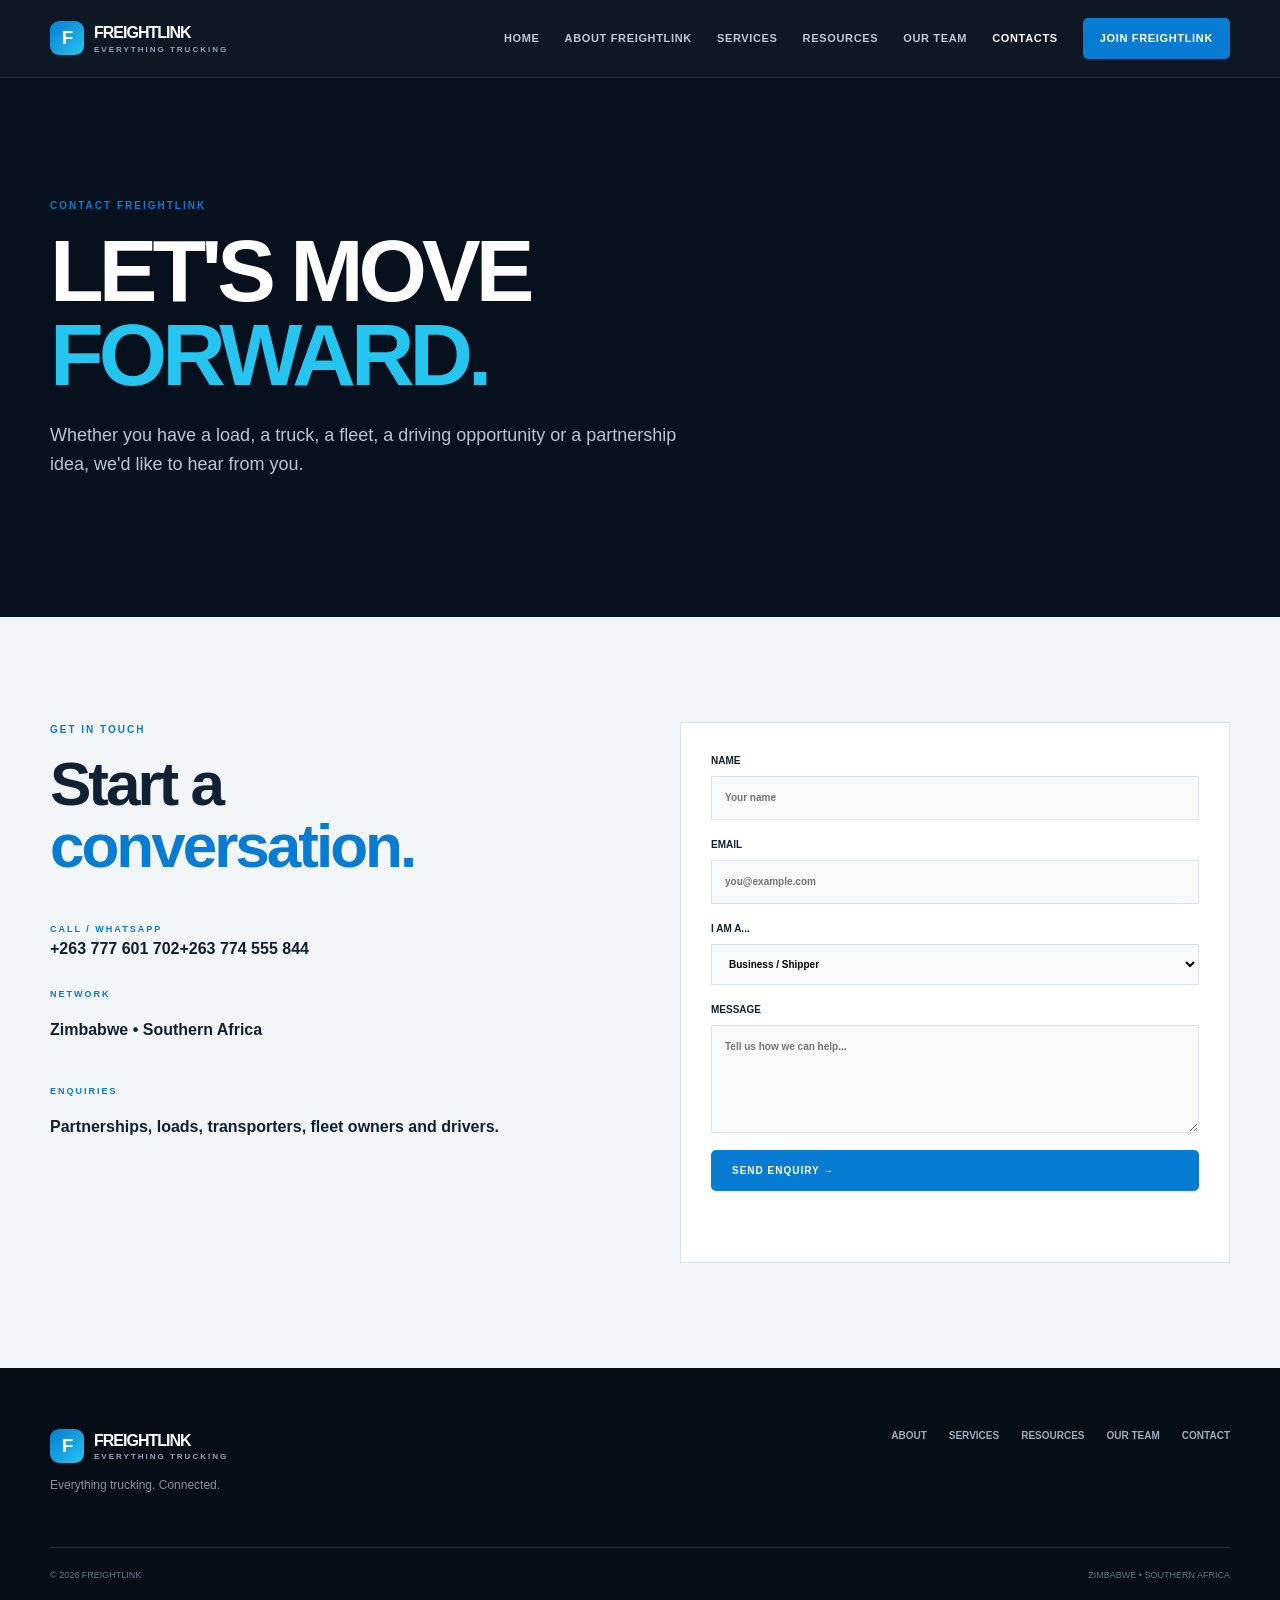
==== contact.html @ 082ec2cb "Add files via upload" ====
<!doctype html><html lang="en"><head><meta charset="utf-8"><meta name="viewport" content="width=device-width,initial-scale=1"><meta name="description" content="FreightLink — Everything Trucking. Connected."><title>FreightLink | CONTACT FREIGHTLINK</title><link rel="stylesheet" href="style.css"></head><body><header><a class="logo" href="index.html"><span class="logo-mark">F</span><span>FREIGHTLINK<small>EVERYTHING TRUCKING</small></span></a><button class="menu">☰</button><nav><a href="index.html">Home</a><a href="about.html">About FreightLink</a><a href="services.html">Services</a><a href="resources.html">Resources</a><a href="team.html">Our Team</a><a class="active" href="contact.html">Contacts</a><a class="join" href="contact.html">Join FreightLink</a></nav></header><section class="page-hero"><div class="wrap"><span class="eyebrow">CONTACT FREIGHTLINK</span><h1>LET'S MOVE<br><span>FORWARD.</span></h1><p>Whether you have a load, a truck, a fleet, a driving opportunity or a partnership idea, we'd like to hear from you.</p></div></section><section><div class="wrap contact"><div><span class="eyebrow">GET IN TOUCH</span><h2>Start a<br><em>conversation.</em></h2><div class="details"><div><small>CALL / WHATSAPP</small><a href="tel:+263777601702">+263 777 601 702</a><a href="tel:+263774555844">+263 774 555 844</a></div><div><small>NETWORK</small><p>Zimbabwe • Southern Africa</p></div><div><small>ENQUIRIES</small><p>Partnerships, loads, transporters, fleet owners and drivers.</p></div></div></div><form class="form" onsubmit="return demoForm(event)"><label>Name<input required placeholder="Your name"></label><label>Email<input required type="email" placeholder="you@example.com"></label><label>I am a...<select><option>Business / Shipper</option><option>Transporter / Fleet Owner</option><option>Driver</option><option>Logistics Professional</option><option>Potential Partner</option></select></label><label>Message<textarea required rows="5" placeholder="Tell us how we can help..."></textarea></label><button class="btn primary">Send Enquiry →</button><p class="success"></p></form></div></section><footer><div class="wrap foot-top"><div><a class="logo" href="index.html"><span class="logo-mark">F</span><span>FREIGHTLINK<small>EVERYTHING TRUCKING</small></span></a><p style="color:#8191a0;font-size:12px">Everything trucking. Connected.</p></div><div class="foot-links"><a href="about.html">About</a><a href="services.html">Services</a><a href="resources.html">Resources</a><a href="team.html">Our Team</a><a href="contact.html">Contact</a></div></div><div class="wrap foot-bottom"><span>© 2026 FreightLink</span><span>Zimbabwe • Southern Africa</span></div></footer><script src="main.js"></script></body></html>
---- style.css ----
:root{--navy:#07111d;--navy2:#0b1c2d;--blue:#087bd2;--cyan:#25c5ef;--white:#fff;--bg:#f3f6f8;--text:#102131;--muted:#647486;--line:#dce4ea}
*{box-sizing:border-box}html{scroll-behavior:smooth}body{margin:0;font-family:Arial,Helvetica,sans-serif;background:var(--bg);color:var(--text);line-height:1.6}a{text-decoration:none;color:inherit}.wrap{width:min(1180px,calc(100% - 40px));margin:auto}
header{height:78px;background:rgba(7,17,29,.97);color:#fff;display:flex;align-items:center;justify-content:space-between;padding:0 max(20px,calc((100% - 1180px)/2));position:sticky;top:0;z-index:50;border-bottom:1px solid rgba(255,255,255,.08)}
.logo{display:flex;align-items:center;gap:10px;font-weight:900;letter-spacing:-1px}.logo-mark{width:34px;height:34px;border-radius:9px;background:linear-gradient(135deg,var(--blue),var(--cyan));display:grid;place-items:center;color:#fff;font-size:19px}.logo small{display:block;font-size:8px;letter-spacing:2px;color:#91a4b6;margin-top:-2px}
nav{display:flex;align-items:center;gap:25px;font-size:11px;font-weight:800;text-transform:uppercase;letter-spacing:.06em}nav a{color:#bdc9d3}nav a:hover,nav a.active{color:#fff}nav .join{background:var(--blue);padding:12px 17px;border-radius:5px;color:#fff}.menu{display:none;background:none;border:0;color:#fff;font-size:25px}
.hero{min-height:calc(100vh - 78px);color:#fff;position:relative;display:flex;align-items:center;overflow:hidden;background:#06111d}
.hero-bg{position:absolute;inset:0;background:linear-gradient(90deg,rgba(4,12,20,.96) 0%,rgba(4,12,20,.72) 48%,rgba(4,12,20,.3) 100%),url("https://images.unsplash.com/photo-1519003722824-194d4455a60c?auto=format&fit=crop&w=2000&q=90") center/cover}
.hero-content{position:relative;padding:90px 0;max-width:820px}.tag{font-size:10px;letter-spacing:3px;font-weight:900;color:var(--cyan);text-transform:uppercase;margin-bottom:20px}.hero h1{font-size:clamp(48px,7vw,92px);line-height:.93;letter-spacing:-5px;margin:0 0 25px}.hero h1 span{color:var(--cyan)}.hero p{font-size:19px;color:#d1dce5;max-width:670px}.buttons{display:flex;gap:13px;align-items:center;flex-wrap:wrap;margin-top:35px}.btn{padding:15px 21px;border-radius:5px;font-size:10px;font-weight:900;text-transform:uppercase;letter-spacing:1px;display:inline-flex;gap:20px}.primary{background:var(--blue);color:#fff}.outline{border:1px solid rgba(255,255,255,.35);color:#fff}.hero-stats{position:absolute;right:0;bottom:55px;display:flex;gap:35px}.hero-stats b{font-size:27px}.hero-stats span{display:block;color:#aab8c5;font-size:9px;text-transform:uppercase;letter-spacing:1px}
.marquee{background:var(--blue);color:#fff;display:flex;justify-content:center;gap:28px;padding:13px;overflow:hidden;font-size:9px;font-weight:900;letter-spacing:2px}.marquee i{color:#7fe2fa;font-style:normal}
section{padding:105px 0}.eyebrow{color:var(--blue);font-size:10px;font-weight:900;letter-spacing:2px;text-transform:uppercase;margin-bottom:15px;display:block}h2{font-size:clamp(36px,5vw,62px);line-height:1;letter-spacing:-3px;margin:0 0 22px}h2 em{color:var(--blue);font-style:normal}.lead{color:var(--muted);max-width:680px;font-size:16px}
.problem-grid{display:grid;grid-template-columns:repeat(4,1fr);gap:14px;margin-top:50px}.problem-card{background:#fff;border:1px solid var(--line);padding:30px;min-height:220px}.number{color:var(--blue);font-weight:900;font-size:11px}.problem-card h3{margin-top:55px;font-size:19px}.problem-card p{font-size:13px;color:var(--muted)}
.dark{background:var(--navy);color:#fff}.dark .lead{color:#b4c2cf}.split{display:grid;grid-template-columns:1fr 1fr;gap:90px;align-items:center}
.network{background:#eaf0f4}.network-map{height:480px;max-width:850px;margin:45px auto 20px;position:relative}.node{position:absolute;background:#fff;border:1px solid #cfdbe3;padding:12px 18px;border-radius:6px;font-size:9px;font-weight:900;letter-spacing:1px;box-shadow:0 8px 25px #0b1c2d12}.core{position:absolute;left:42%;top:39%;width:135px;height:95px;border-radius:50%;background:var(--navy);color:#fff;display:grid;place-items:center;text-align:center;font-weight:900;letter-spacing:1px}.core span{color:var(--cyan);font-size:9px}.a{left:43%;top:2%}.b{left:43%;top:21%}.c{left:8%;top:43%}.d{right:8%;top:43%}.e{left:18%;bottom:8%}.f{right:18%;bottom:8%}.g{left:43%;bottom:0}.connector{position:absolute;height:1px;background:#91a8b8;transform-origin:left}.c1{width:100px;left:48%;top:15%}.c2{width:280px;left:27%;top:34%;transform:rotate(90deg)}.pills{display:flex;justify-content:center;gap:8px;flex-wrap:wrap}.pill{padding:8px 13px;background:#fff;border:1px solid var(--line);border-radius:30px;font-size:10px;font-weight:800}
.services{display:grid;grid-template-columns:repeat(4,1fr);gap:14px;margin-top:45px}.service{background:#fff;padding:28px;border:1px solid var(--line);min-height:280px;position:relative}.service h3{margin-top:55px;font-size:21px}.service p{font-size:13px;color:var(--muted)}.service b{position:absolute;bottom:23px;right:25px;color:var(--blue);font-size:20px}
.banner{background:linear-gradient(110deg,#086fc1,#12afd9);color:#fff}.banner h2{font-size:clamp(42px,6vw,74px)}.banner h2 em{color:#fff}.white{background:#fff;color:var(--navy)}
.page-hero{padding:120px 0;background:var(--navy);color:#fff}.page-hero h1{font-size:clamp(48px,7vw,88px);line-height:.95;letter-spacing:-5px;margin:0}.page-hero h1 span{color:var(--cyan)}.page-hero p{max-width:650px;color:#b8c6d2;font-size:18px;margin-top:25px}
.rows article{display:grid;grid-template-columns:90px 1fr;gap:35px;padding:50px 0;border-top:1px solid var(--line)}.rows article>span{color:var(--blue);font-weight:900}.rows h2{font-size:40px}.rows p,.rows li{color:var(--muted)}.rows ul{display:flex;gap:25px;flex-wrap:wrap;padding-left:18px;font-size:12px}
.cards3{display:grid;grid-template-columns:repeat(3,1fr);gap:16px}.info-card{background:#fff;border:1px solid var(--line);padding:35px;min-height:250px}.info-card strong{color:var(--blue);font-size:12px}.info-card h3{font-size:25px;margin-top:55px}
.team{display:grid;grid-template-columns:repeat(3,1fr);gap:16px}.person{background:#fff;border:1px solid var(--line);padding:15px}.avatar{height:250px;background:linear-gradient(135deg,#081725,#17344b);display:grid;place-items:center;color:#fff;font-size:50px;font-weight:900}.person h3{margin:18px 0 3px}.person p{color:var(--muted);font-size:12px}
.resources{display:grid;grid-template-columns:repeat(2,1fr);gap:16px}.resource{background:#fff;border:1px solid var(--line);padding:35px;min-height:250px}.resource.feature{grid-column:span 2;background:var(--navy);color:#fff}.resource p{color:var(--muted)}.resource.feature p{color:#b8c6d2}
.contact{display:grid;grid-template-columns:1fr 1fr;gap:80px}.details{margin-top:45px;display:grid;gap:25px}.details small{display:block;color:var(--blue);font-weight:900;font-size:9px;letter-spacing:2px}.details a,.details p{font-weight:700}.form{background:#fff;border:1px solid var(--line);padding:30px;display:grid;gap:17px}.form label{font-size:10px;font-weight:900;text-transform:uppercase}.form input,.form textarea,.form select{display:block;width:100%;margin-top:7px;padding:13px;border:1px solid var(--line);background:#f7f9fa;font:inherit}.form button{border:0;cursor:pointer}.success{font-size:12px;color:var(--blue)}
footer{background:#050d16;color:#fff;padding:60px 0 25px}.foot-top{display:flex;justify-content:space-between;gap:30px}.foot-links{display:flex;gap:22px;flex-wrap:wrap;font-size:10px;font-weight:800;text-transform:uppercase;color:#9cacbb}.foot-bottom{border-top:1px solid #23303c;margin-top:40px;padding-top:20px;display:flex;justify-content:space-between;color:#637384;font-size:9px;text-transform:uppercase}
@media(max-width:900px){nav{display:none}.menu{display:block}.mobile-nav{display:flex!important;position:absolute;top:78px;left:0;right:0;background:var(--navy);padding:20px;flex-direction:column;align-items:stretch;gap:18px}.problem-grid,.services,.cards3,.team{grid-template-columns:repeat(2,1fr)}.split,.contact{grid-template-columns:1fr;gap:45px}.hero-stats{position:static;margin-top:55px}.network-map{transform:scale(.82);transform-origin:center}.rows article{grid-template-columns:1fr;gap:10px}}
@media(max-width:600px){.wrap{width:calc(100% - 30px)}header{height:70px}.mobile-nav{top:70px}.hero{min-height:calc(100vh - 70px)}.hero h1,.page-hero h1{font-size:49px;letter-spacing:-3px}.hero p{font-size:16px}.hero-content{padding:65px 0}.hero-stats{gap:20px}.hero-stats b{font-size:21px}section{padding:75px 0}.problem-grid,.services,.cards3,.team,.resources{grid-template-columns:1fr}.resource.feature{grid-column:auto}.network-map{transform:scale(.63);height:390px}.rows h2{font-size:32px}.foot-top,.foot-bottom{display:grid;gap:25px}.buttons{align-items:flex-start;flex-direction:column}}

/* Modern enhancements */
header{transition:background .25s,box-shadow .25s,transform .25s}header.scrolled{background:rgba(4,13,23,.99);box-shadow:0 10px 35px rgba(0,0,0,.22)}
.scroll-progress{position:fixed;top:0;left:0;width:0;height:3px;background:linear-gradient(90deg,var(--blue),var(--cyan));z-index:9999;box-shadow:0 0 12px rgba(37,197,239,.5)}
.back-top{position:fixed;right:22px;bottom:22px;width:44px;height:44px;border:1px solid rgba(255,255,255,.15);border-radius:50%;background:var(--navy);color:#fff;font-size:20px;cursor:pointer;z-index:90;opacity:0;visibility:hidden;transform:translateY(10px);transition:.25s}.back-top.visible{opacity:1;visibility:visible;transform:none}.back-top:hover{background:var(--blue)}
.reveal{opacity:0;transform:translateY(22px);transition:opacity .65s ease,transform .65s ease}.reveal.show{opacity:1;transform:none}
.problem-card,.service,.resource,.person,.info-card{transition:transform .25s,box-shadow .25s,border-color .25s}.problem-card:hover,.service:hover,.resource:hover,.person:hover,.info-card:hover{transform:translateY(-7px);box-shadow:0 18px 45px rgba(7,17,29,.11);border-color:rgba(8,123,210,.35)}
.btn{transition:transform .2s,box-shadow .2s,background .2s}.btn:hover{transform:translateY(-2px);box-shadow:0 10px 24px rgba(8,123,210,.2)}
.network .node{transition:transform .25s,box-shadow .25s}.network .node:hover{transform:translateY(-4px) scale(1.03);box-shadow:0 14px 30px rgba(11,28,45,.14)}
.marquee{position:relative}.marquee span{animation:floatWords 3s ease-in-out infinite}.marquee span:nth-of-type(2){animation-delay:.25s}.marquee span:nth-of-type(3){animation-delay:.5s}.marquee span:nth-of-type(4){animation-delay:.75s}.marquee span:nth-of-type(5){animation-delay:1s}.marquee span:nth-of-type(6){animation-delay:1.25s}@keyframes floatWords{50%{transform:translateY(-2px)}}
@media(max-width:900px){nav.mobile-nav{box-shadow:0 20px 35px rgba(0,0,0,.28);max-height:calc(100vh - 78px);overflow:auto}}
@media(prefers-reduced-motion:reduce){*,*::before,*::after{scroll-behavior:auto!important;animation:none!important;transition:none!important}.reveal{opacity:1;transform:none}}
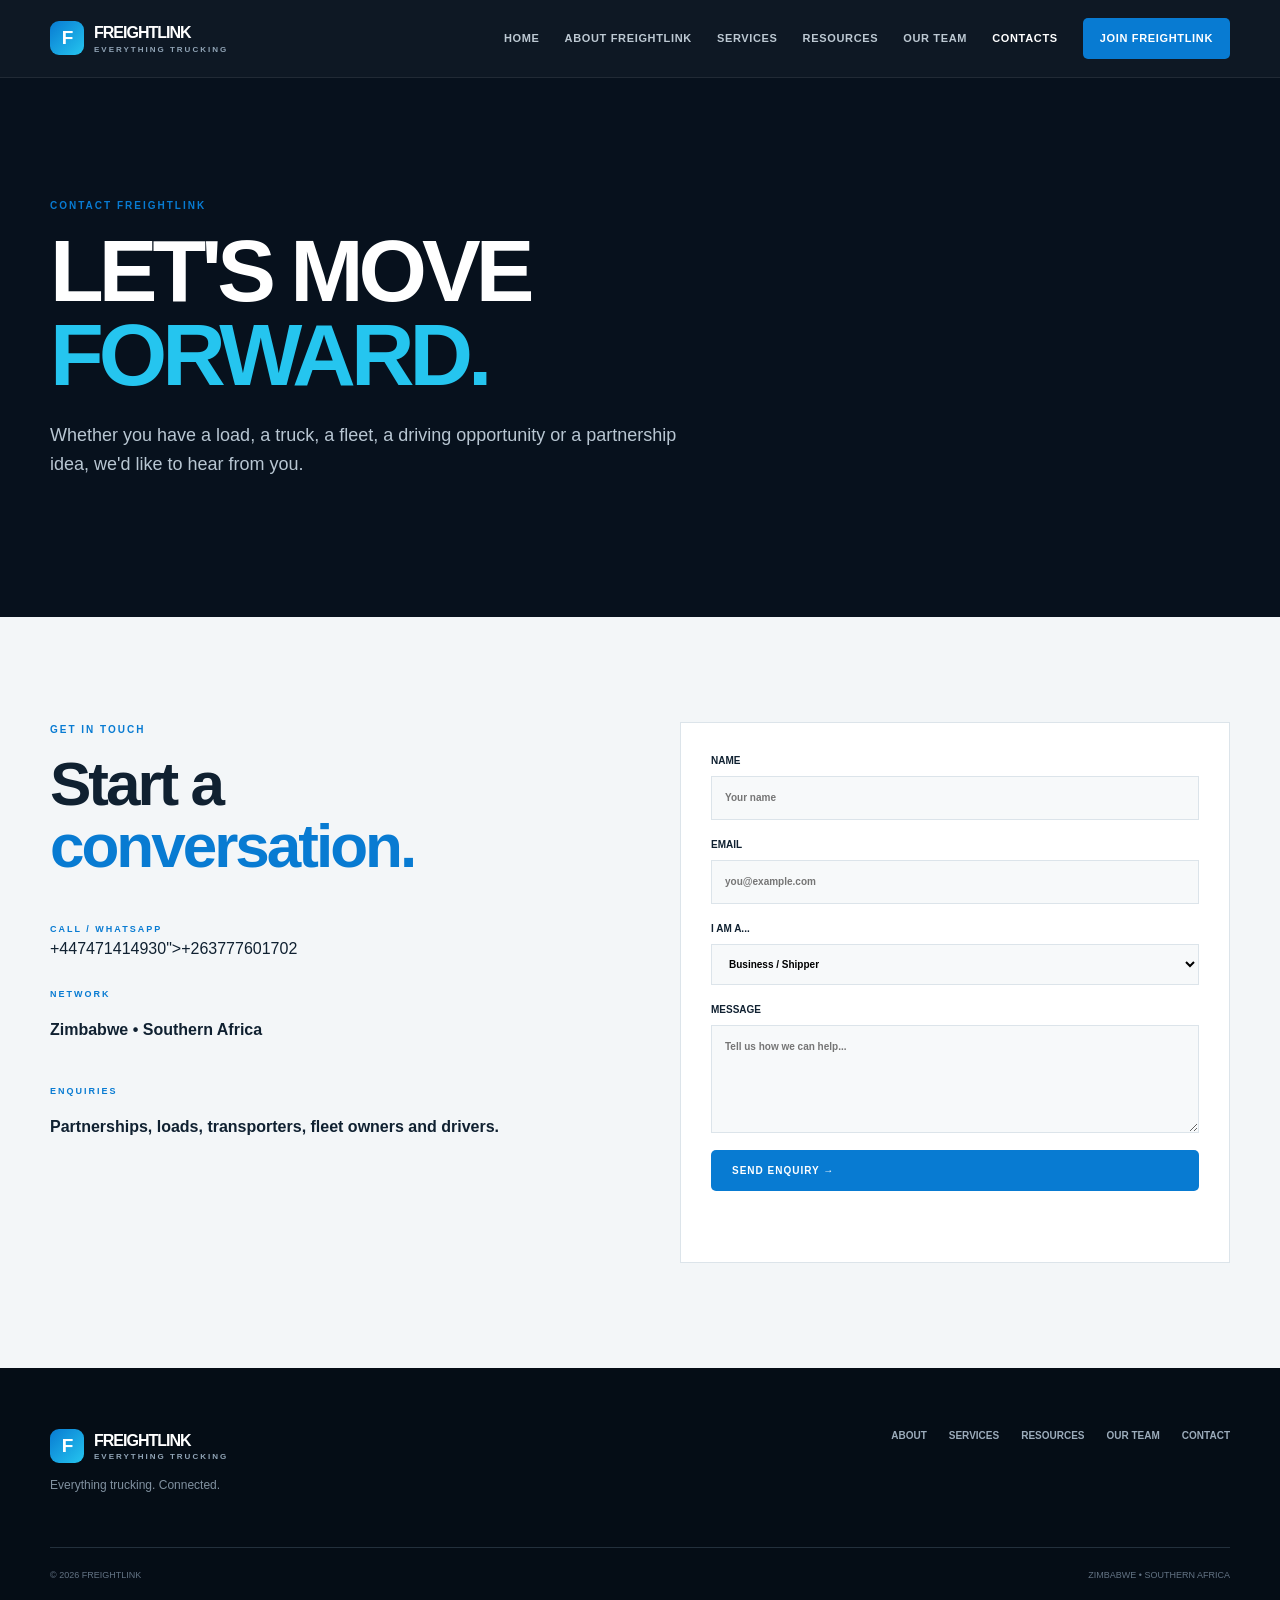
==== commit 7ea247e5: "Fix HTML formatting issues in contact.html" ====
--- a/contact.html
+++ b/contact.html
@@ -1 +1 @@
-<!doctype html><html lang="en"><head><meta charset="utf-8"><meta name="viewport" content="width=device-width,initial-scale=1"><meta name="description" content="FreightLink — Everything Trucking. Connected."><title>FreightLink | CONTACT FREIGHTLINK</title><link rel="stylesheet" href="style.css"></head><body><header><a class="logo" href="index.html"><span class="logo-mark">F</span><span>FREIGHTLINK<small>EVERYTHING TRUCKING</small></span></a><button class="menu">☰</button><nav><a href="index.html">Home</a><a href="about.html">About FreightLink</a><a href="services.html">Services</a><a href="resources.html">Resources</a><a href="team.html">Our Team</a><a class="active" href="contact.html">Contacts</a><a class="join" href="contact.html">Join FreightLink</a></nav></header><section class="page-hero"><div class="wrap"><span class="eyebrow">CONTACT FREIGHTLINK</span><h1>LET'S MOVE<br><span>FORWARD.</span></h1><p>Whether you have a load, a truck, a fleet, a driving opportunity or a partnership idea, we'd like to hear from you.</p></div></section><section><div class="wrap contact"><div><span class="eyebrow">GET IN TOUCH</span><h2>Start a<br><em>conversation.</em></h2><div class="details"><div><small>CALL / WHATSAPP</small><a href="tel:+263777601702">+263 777 601 702</a><a href="tel:+263774555844">+263 774 555 844</a></div><div><small>NETWORK</small><p>Zimbabwe • Southern Africa</p></div><div><small>ENQUIRIES</small><p>Partnerships, loads, transporters, fleet owners and drivers.</p></div></div></div><form class="form" onsubmit="return demoForm(event)"><label>Name<input required placeholder="Your name"></label><label>Email<input required type="email" placeholder="you@example.com"></label><label>I am a...<select><option>Business / Shipper</option><option>Transporter / Fleet Owner</option><option>Driver</option><option>Logistics Professional</option><option>Potential Partner</option></select></label><label>Message<textarea required rows="5" placeholder="Tell us how we can help..."></textarea></label><button class="btn primary">Send Enquiry →</button><p class="success"></p></form></div></section><footer><div class="wrap foot-top"><div><a class="logo" href="index.html"><span class="logo-mark">F</span><span>FREIGHTLINK<small>EVERYTHING TRUCKING</small></span></a><p style="color:#8191a0;font-size:12px">Everything trucking. Connected.</p></div><div class="foot-links"><a href="about.html">About</a><a href="services.html">Services</a><a href="resources.html">Resources</a><a href="team.html">Our Team</a><a href="contact.html">Contact</a></div></div><div class="wrap foot-bottom"><span>© 2026 FreightLink</span><span>Zimbabwe • Southern Africa</span></div></footer><script src="main.js"></script></body></html>+<!doctype html><html lang="en"><head><meta charset="utf-8"><meta name="viewport" content="width=device-width,initial-scale=1"><meta name="description" content="FreightLink — Everything Trucking. Connected."><title>FreightLink | CONTACT FREIGHTLINK</title><link rel="stylesheet" href="style.css"></head><body><header><a class="logo" href="index.html"><span class="logo-mark">F</span><span>FREIGHTLINK<small>EVERYTHING TRUCKING</small></span></a><button class="menu">☰</button><nav><a href="index.html">Home</a><a href="about.html">About FreightLink</a><a href="services.html">Services</a><a href="resources.html">Resources</a><a href="team.html">Our Team</a><a class="active" href="contact.html">Contacts</a><a class="join" href="contact.html">Join FreightLink</a></nav></header><section class="page-hero"><div class="wrap"><span class="eyebrow">CONTACT FREIGHTLINK</span><h1>LET'S MOVE<br><span>FORWARD.</span></h1><p>Whether you have a load, a truck, a fleet, a driving opportunity or a partnership idea, we'd like to hear from you.</p></div></section><section><div class="wrap contact"><div><span class="eyebrow">GET IN TOUCH</span><h2>Start a<br><em>conversation.</em></h2><div class="details"><div><small>CALL / WHATSAPP</small><a href="tel:+447471414930"></a>+447471414930"></<a href="tel:+263777601702">+263777601702</a></div><div><small>NETWORK</small><p>Zimbabwe • Southern Africa</p></div><div><small>ENQUIRIES</small><p>Partnerships, loads, transporters, fleet owners and drivers.</p></div></div></div><form class="form" onsubmit="return demoForm(event)"><label>Name<input required placeholder="Your name"></label><label>Email<input required type="email" placeholder="you@example.com"></label><label>I am a...<select><option>Business / Shipper</option><option>Transporter / Fleet Owner</option><option>Driver</option><option>Logistics Professional</option><option>Potential Partner</option></select></label><label>Message<textarea required rows="5" placeholder="Tell us how we can help..."></textarea></label><button class="btn primary">Send Enquiry →</button><p class="success"></p></form></div></section><footer><div class="wrap foot-top"><div><a class="logo" href="index.html"><span class="logo-mark">F</span><span>FREIGHTLINK<small>EVERYTHING TRUCKING</small></span></a><p style="color:#8191a0;font-size:12px">Everything trucking. Connected.</p></div><div class="foot-links"><a href="about.html">About</a><a href="services.html">Services</a><a href="resources.html">Resources</a><a href="team.html">Our Team</a><a href="contact.html">Contact</a></div></div><div class="wrap foot-bottom"><span>© 2026 FreightLink</span><span>Zimbabwe • Southern Africa</span></div></footer><script src="main.js"></script></body></html>
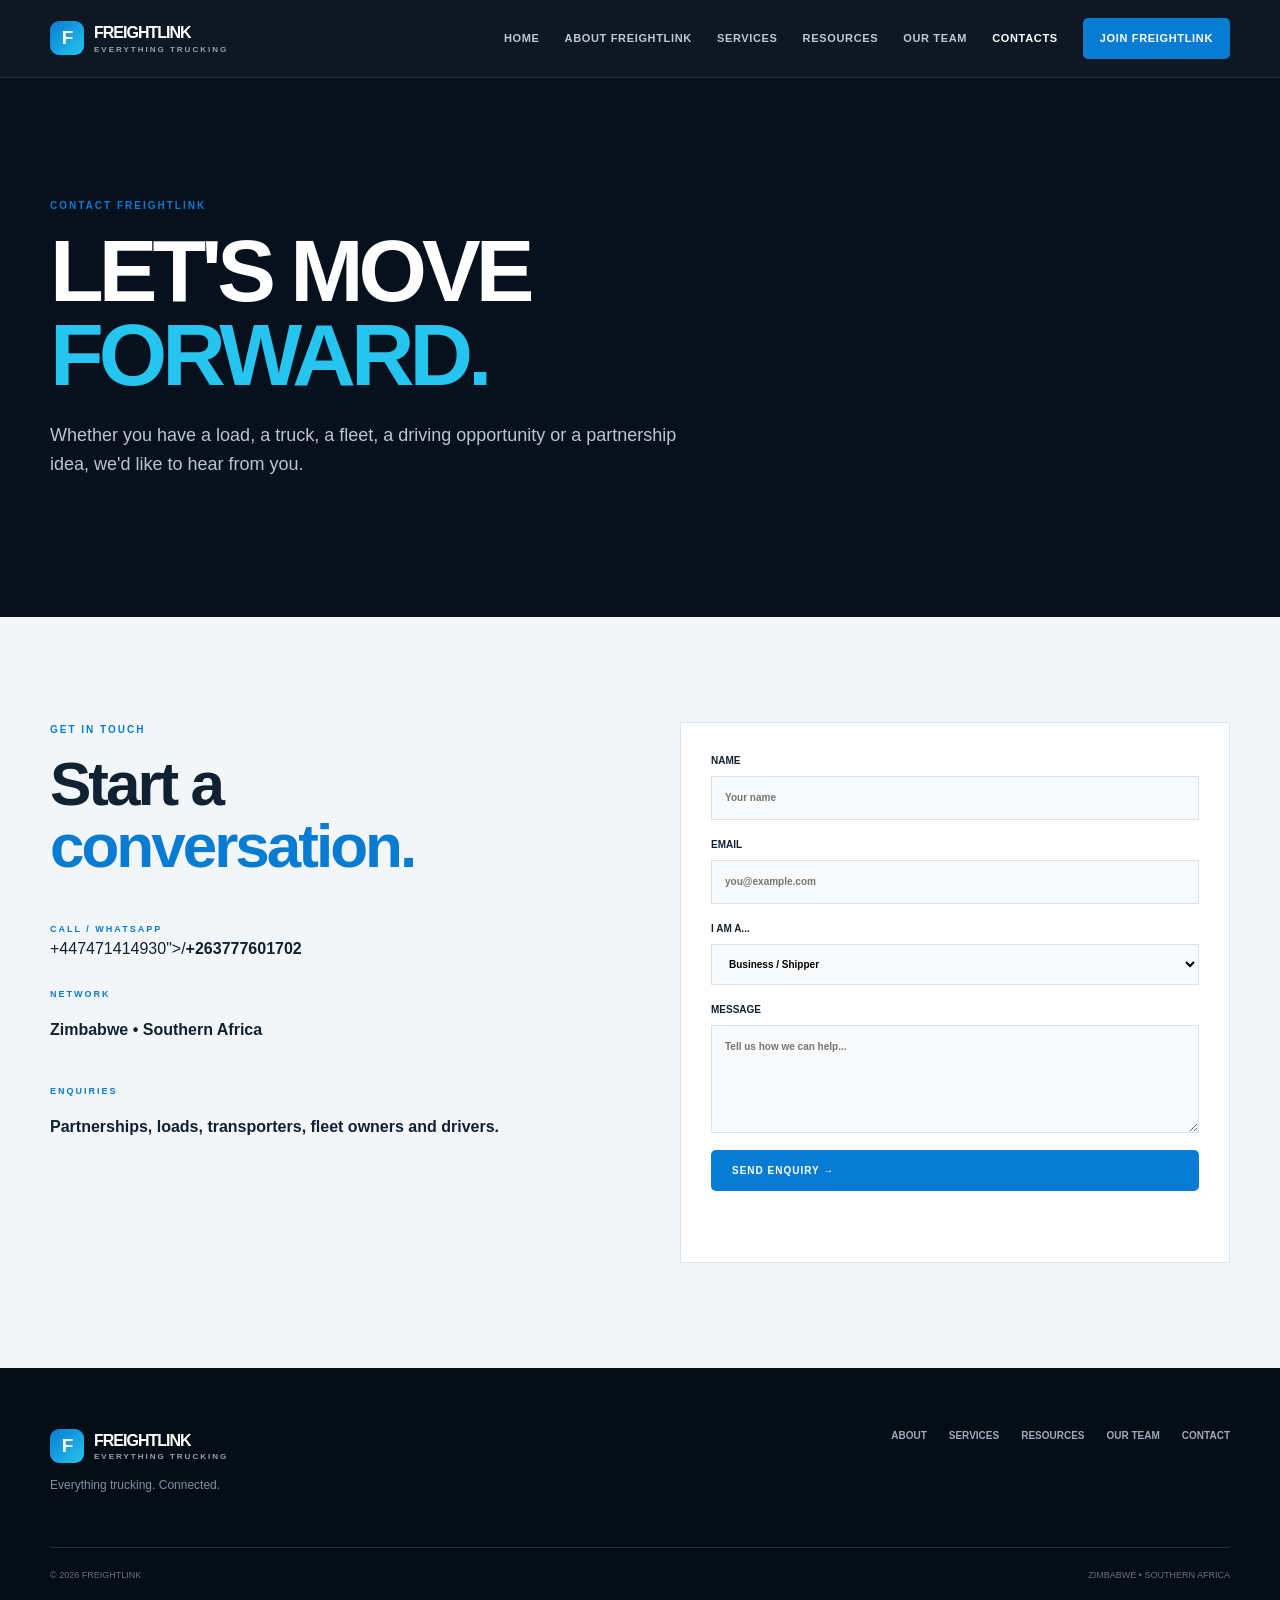
==== commit d49b50f2: "Fix HTML formatting issues in contact.html" ====
--- a/contact.html
+++ b/contact.html
@@ -1 +1 @@
-<!doctype html><html lang="en"><head><meta charset="utf-8"><meta name="viewport" content="width=device-width,initial-scale=1"><meta name="description" content="FreightLink — Everything Trucking. Connected."><title>FreightLink | CONTACT FREIGHTLINK</title><link rel="stylesheet" href="style.css"></head><body><header><a class="logo" href="index.html"><span class="logo-mark">F</span><span>FREIGHTLINK<small>EVERYTHING TRUCKING</small></span></a><button class="menu">☰</button><nav><a href="index.html">Home</a><a href="about.html">About FreightLink</a><a href="services.html">Services</a><a href="resources.html">Resources</a><a href="team.html">Our Team</a><a class="active" href="contact.html">Contacts</a><a class="join" href="contact.html">Join FreightLink</a></nav></header><section class="page-hero"><div class="wrap"><span class="eyebrow">CONTACT FREIGHTLINK</span><h1>LET'S MOVE<br><span>FORWARD.</span></h1><p>Whether you have a load, a truck, a fleet, a driving opportunity or a partnership idea, we'd like to hear from you.</p></div></section><section><div class="wrap contact"><div><span class="eyebrow">GET IN TOUCH</span><h2>Start a<br><em>conversation.</em></h2><div class="details"><div><small>CALL / WHATSAPP</small><a href="tel:+447471414930"></a>+447471414930"></<a href="tel:+263777601702">+263777601702</a></div><div><small>NETWORK</small><p>Zimbabwe • Southern Africa</p></div><div><small>ENQUIRIES</small><p>Partnerships, loads, transporters, fleet owners and drivers.</p></div></div></div><form class="form" onsubmit="return demoForm(event)"><label>Name<input required placeholder="Your name"></label><label>Email<input required type="email" placeholder="you@example.com"></label><label>I am a...<select><option>Business / Shipper</option><option>Transporter / Fleet Owner</option><option>Driver</option><option>Logistics Professional</option><option>Potential Partner</option></select></label><label>Message<textarea required rows="5" placeholder="Tell us how we can help..."></textarea></label><button class="btn primary">Send Enquiry →</button><p class="success"></p></form></div></section><footer><div class="wrap foot-top"><div><a class="logo" href="index.html"><span class="logo-mark">F</span><span>FREIGHTLINK<small>EVERYTHING TRUCKING</small></span></a><p style="color:#8191a0;font-size:12px">Everything trucking. Connected.</p></div><div class="foot-links"><a href="about.html">About</a><a href="services.html">Services</a><a href="resources.html">Resources</a><a href="team.html">Our Team</a><a href="contact.html">Contact</a></div></div><div class="wrap foot-bottom"><span>© 2026 FreightLink</span><span>Zimbabwe • Southern Africa</span></div></footer><script src="main.js"></script></body></html>
+<!doctype html><html lang="en"><head><meta charset="utf-8"><meta name="viewport" content="width=device-width,initial-scale=1"><meta name="description" content="FreightLink — Everything Trucking. Connected."><title>FreightLink | CONTACT FREIGHTLINK</title><link rel="stylesheet" href="style.css"></head><body><header><a class="logo" href="index.html"><span class="logo-mark">F</span><span>FREIGHTLINK<small>EVERYTHING TRUCKING</small></span></a><button class="menu">☰</button><nav><a href="index.html">Home</a><a href="about.html">About FreightLink</a><a href="services.html">Services</a><a href="resources.html">Resources</a><a href="team.html">Our Team</a><a class="active" href="contact.html">Contacts</a><a class="join" href="contact.html">Join FreightLink</a></nav></header><section class="page-hero"><div class="wrap"><span class="eyebrow">CONTACT FREIGHTLINK</span><h1>LET'S MOVE<br><span>FORWARD.</span></h1><p>Whether you have a load, a truck, a fleet, a driving opportunity or a partnership idea, we'd like to hear from you.</p></div></section><section><div class="wrap contact"><div><span class="eyebrow">GET IN TOUCH</span><h2>Start a<br><em>conversation.</em></h2><div class="details"><div><small>CALL / WHATSAPP</small><a href="tel:+447471414930"></a>+447471414930">/<a href="tel:+263777601702">+263777601702</a></div><div><small>NETWORK</small><p>Zimbabwe • Southern Africa</p></div><div><small>ENQUIRIES</small><p>Partnerships, loads, transporters, fleet owners and drivers.</p></div></div></div><form class="form" onsubmit="return demoForm(event)"><label>Name<input required placeholder="Your name"></label><label>Email<input required type="email" placeholder="you@example.com"></label><label>I am a...<select><option>Business / Shipper</option><option>Transporter / Fleet Owner</option><option>Driver</option><option>Logistics Professional</option><option>Potential Partner</option></select></label><label>Message<textarea required rows="5" placeholder="Tell us how we can help..."></textarea></label><button class="btn primary">Send Enquiry →</button><p class="success"></p></form></div></section><footer><div class="wrap foot-top"><div><a class="logo" href="index.html"><span class="logo-mark">F</span><span>FREIGHTLINK<small>EVERYTHING TRUCKING</small></span></a><p style="color:#8191a0;font-size:12px">Everything trucking. Connected.</p></div><div class="foot-links"><a href="about.html">About</a><a href="services.html">Services</a><a href="resources.html">Resources</a><a href="team.html">Our Team</a><a href="contact.html">Contact</a></div></div><div class="wrap foot-bottom"><span>© 2026 FreightLink</span><span>Zimbabwe • Southern Africa</span></div></footer><script src="main.js"></script></body></html>
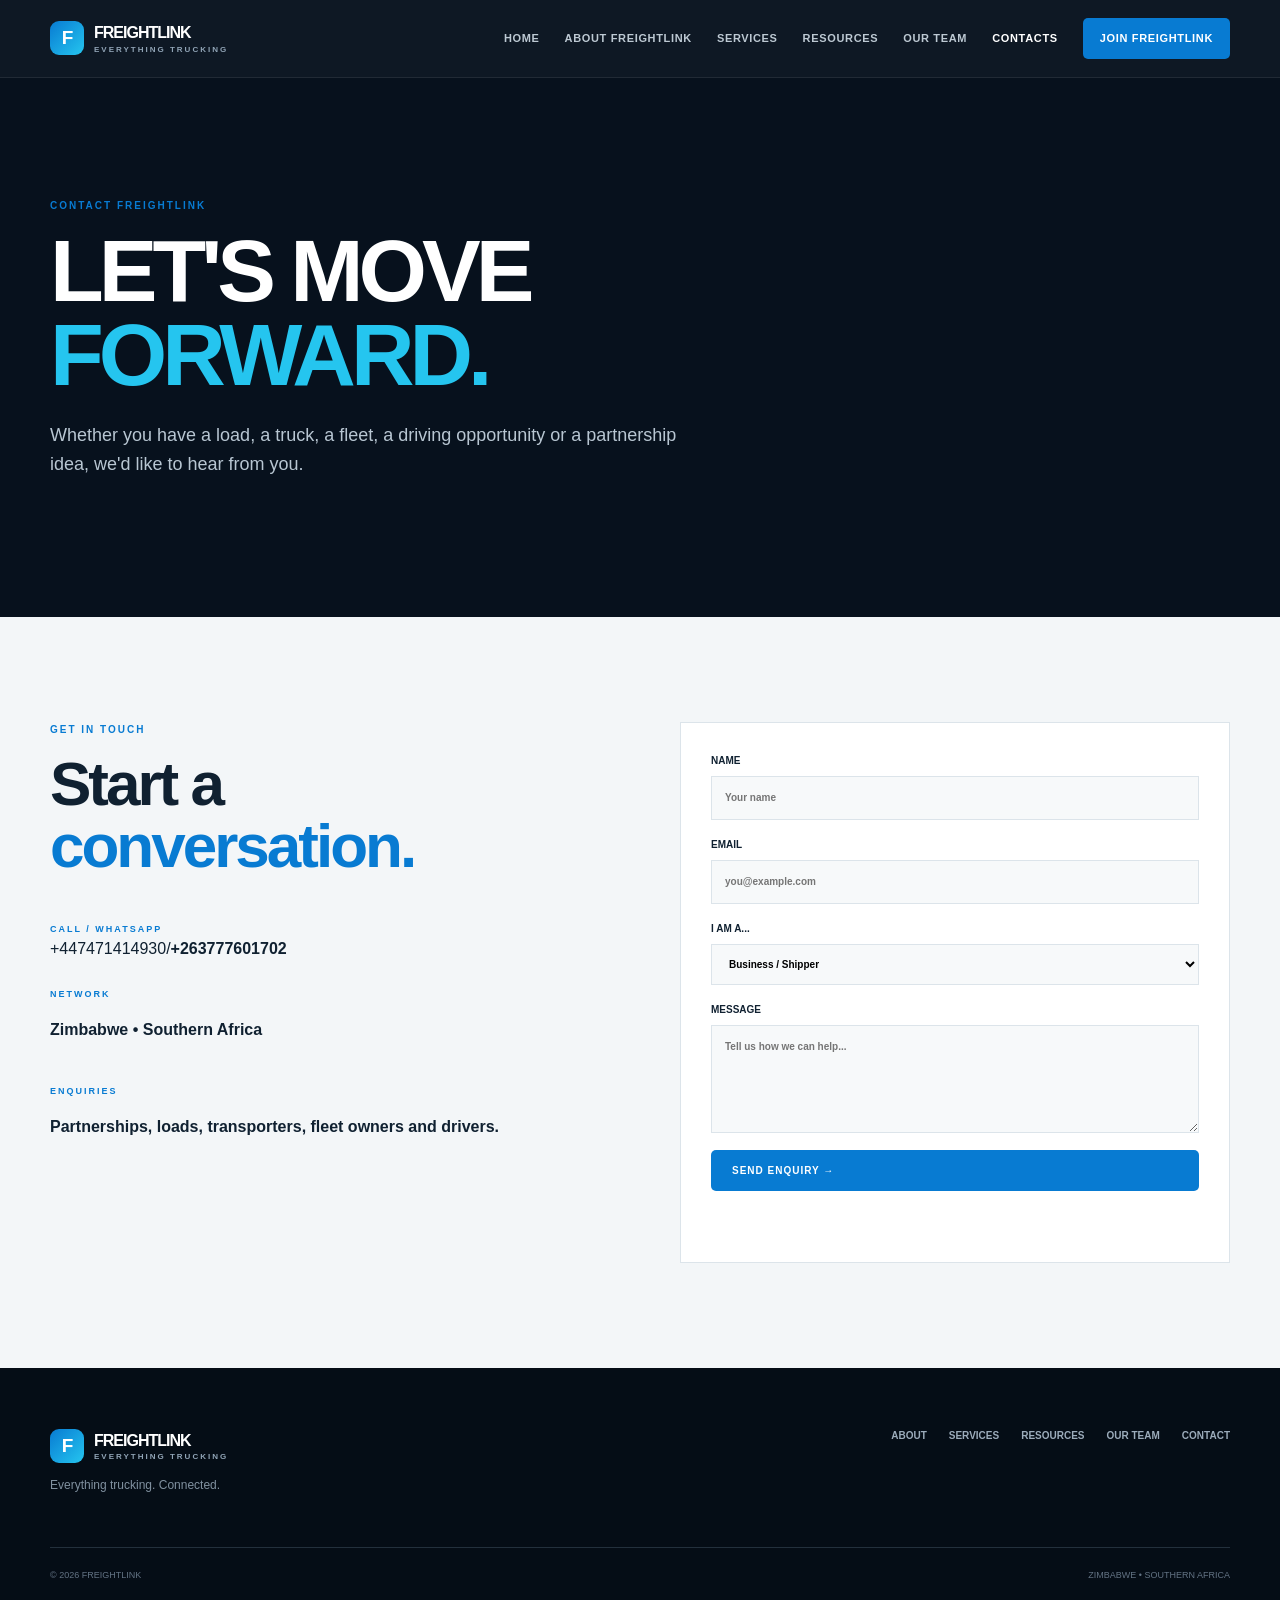
==== commit 7f8d44b7: "Fix HTML structure in contact.html" ====
--- a/contact.html
+++ b/contact.html
@@ -1 +1 @@
-<!doctype html><html lang="en"><head><meta charset="utf-8"><meta name="viewport" content="width=device-width,initial-scale=1"><meta name="description" content="FreightLink — Everything Trucking. Connected."><title>FreightLink | CONTACT FREIGHTLINK</title><link rel="stylesheet" href="style.css"></head><body><header><a class="logo" href="index.html"><span class="logo-mark">F</span><span>FREIGHTLINK<small>EVERYTHING TRUCKING</small></span></a><button class="menu">☰</button><nav><a href="index.html">Home</a><a href="about.html">About FreightLink</a><a href="services.html">Services</a><a href="resources.html">Resources</a><a href="team.html">Our Team</a><a class="active" href="contact.html">Contacts</a><a class="join" href="contact.html">Join FreightLink</a></nav></header><section class="page-hero"><div class="wrap"><span class="eyebrow">CONTACT FREIGHTLINK</span><h1>LET'S MOVE<br><span>FORWARD.</span></h1><p>Whether you have a load, a truck, a fleet, a driving opportunity or a partnership idea, we'd like to hear from you.</p></div></section><section><div class="wrap contact"><div><span class="eyebrow">GET IN TOUCH</span><h2>Start a<br><em>conversation.</em></h2><div class="details"><div><small>CALL / WHATSAPP</small><a href="tel:+447471414930"></a>+447471414930">/<a href="tel:+263777601702">+263777601702</a></div><div><small>NETWORK</small><p>Zimbabwe • Southern Africa</p></div><div><small>ENQUIRIES</small><p>Partnerships, loads, transporters, fleet owners and drivers.</p></div></div></div><form class="form" onsubmit="return demoForm(event)"><label>Name<input required placeholder="Your name"></label><label>Email<input required type="email" placeholder="you@example.com"></label><label>I am a...<select><option>Business / Shipper</option><option>Transporter / Fleet Owner</option><option>Driver</option><option>Logistics Professional</option><option>Potential Partner</option></select></label><label>Message<textarea required rows="5" placeholder="Tell us how we can help..."></textarea></label><button class="btn primary">Send Enquiry →</button><p class="success"></p></form></div></section><footer><div class="wrap foot-top"><div><a class="logo" href="index.html"><span class="logo-mark">F</span><span>FREIGHTLINK<small>EVERYTHING TRUCKING</small></span></a><p style="color:#8191a0;font-size:12px">Everything trucking. Connected.</p></div><div class="foot-links"><a href="about.html">About</a><a href="services.html">Services</a><a href="resources.html">Resources</a><a href="team.html">Our Team</a><a href="contact.html">Contact</a></div></div><div class="wrap foot-bottom"><span>© 2026 FreightLink</span><span>Zimbabwe • Southern Africa</span></div></footer><script src="main.js"></script></body></html>
+<!doctype html><html lang="en"><head><meta charset="utf-8"><meta name="viewport" content="width=device-width,initial-scale=1"><meta name="description" content="FreightLink — Everything Trucking. Connected."><title>FreightLink | CONTACT FREIGHTLINK</title><link rel="stylesheet" href="style.css"></head><body><header><a class="logo" href="index.html"><span class="logo-mark">F</span><span>FREIGHTLINK<small>EVERYTHING TRUCKING</small></span></a><button class="menu">☰</button><nav><a href="index.html">Home</a><a href="about.html">About FreightLink</a><a href="services.html">Services</a><a href="resources.html">Resources</a><a href="team.html">Our Team</a><a class="active" href="contact.html">Contacts</a><a class="join" href="contact.html">Join FreightLink</a></nav></header><section class="page-hero"><div class="wrap"><span class="eyebrow">CONTACT FREIGHTLINK</span><h1>LET'S MOVE<br><span>FORWARD.</span></h1><p>Whether you have a load, a truck, a fleet, a driving opportunity or a partnership idea, we'd like to hear from you.</p></div></section><section><div class="wrap contact"><div><span class="eyebrow">GET IN TOUCH</span><h2>Start a<br><em>conversation.</em></h2><div class="details"><div><small>CALL / WHATSAPP</small><a href="tel:+447471414930"></a>+447471414930/<a href="tel:+263777601702">+263777601702</a></div><div><small>NETWORK</small><p>Zimbabwe • Southern Africa</p></div><div><small>ENQUIRIES</small><p>Partnerships, loads, transporters, fleet owners and drivers.</p></div></div></div><form class="form" onsubmit="return demoForm(event)"><label>Name<input required placeholder="Your name"></label><label>Email<input required type="email" placeholder="you@example.com"></label><label>I am a...<select><option>Business / Shipper</option><option>Transporter / Fleet Owner</option><option>Driver</option><option>Logistics Professional</option><option>Potential Partner</option></select></label><label>Message<textarea required rows="5" placeholder="Tell us how we can help..."></textarea></label><button class="btn primary">Send Enquiry →</button><p class="success"></p></form></div></section><footer><div class="wrap foot-top"><div><a class="logo" href="index.html"><span class="logo-mark">F</span><span>FREIGHTLINK<small>EVERYTHING TRUCKING</small></span></a><p style="color:#8191a0;font-size:12px">Everything trucking. Connected.</p></div><div class="foot-links"><a href="about.html">About</a><a href="services.html">Services</a><a href="resources.html">Resources</a><a href="team.html">Our Team</a><a href="contact.html">Contact</a></div></div><div class="wrap foot-bottom"><span>© 2026 FreightLink</span><span>Zimbabwe • Southern Africa</span></div></footer><script src="main.js"></script></body></html>
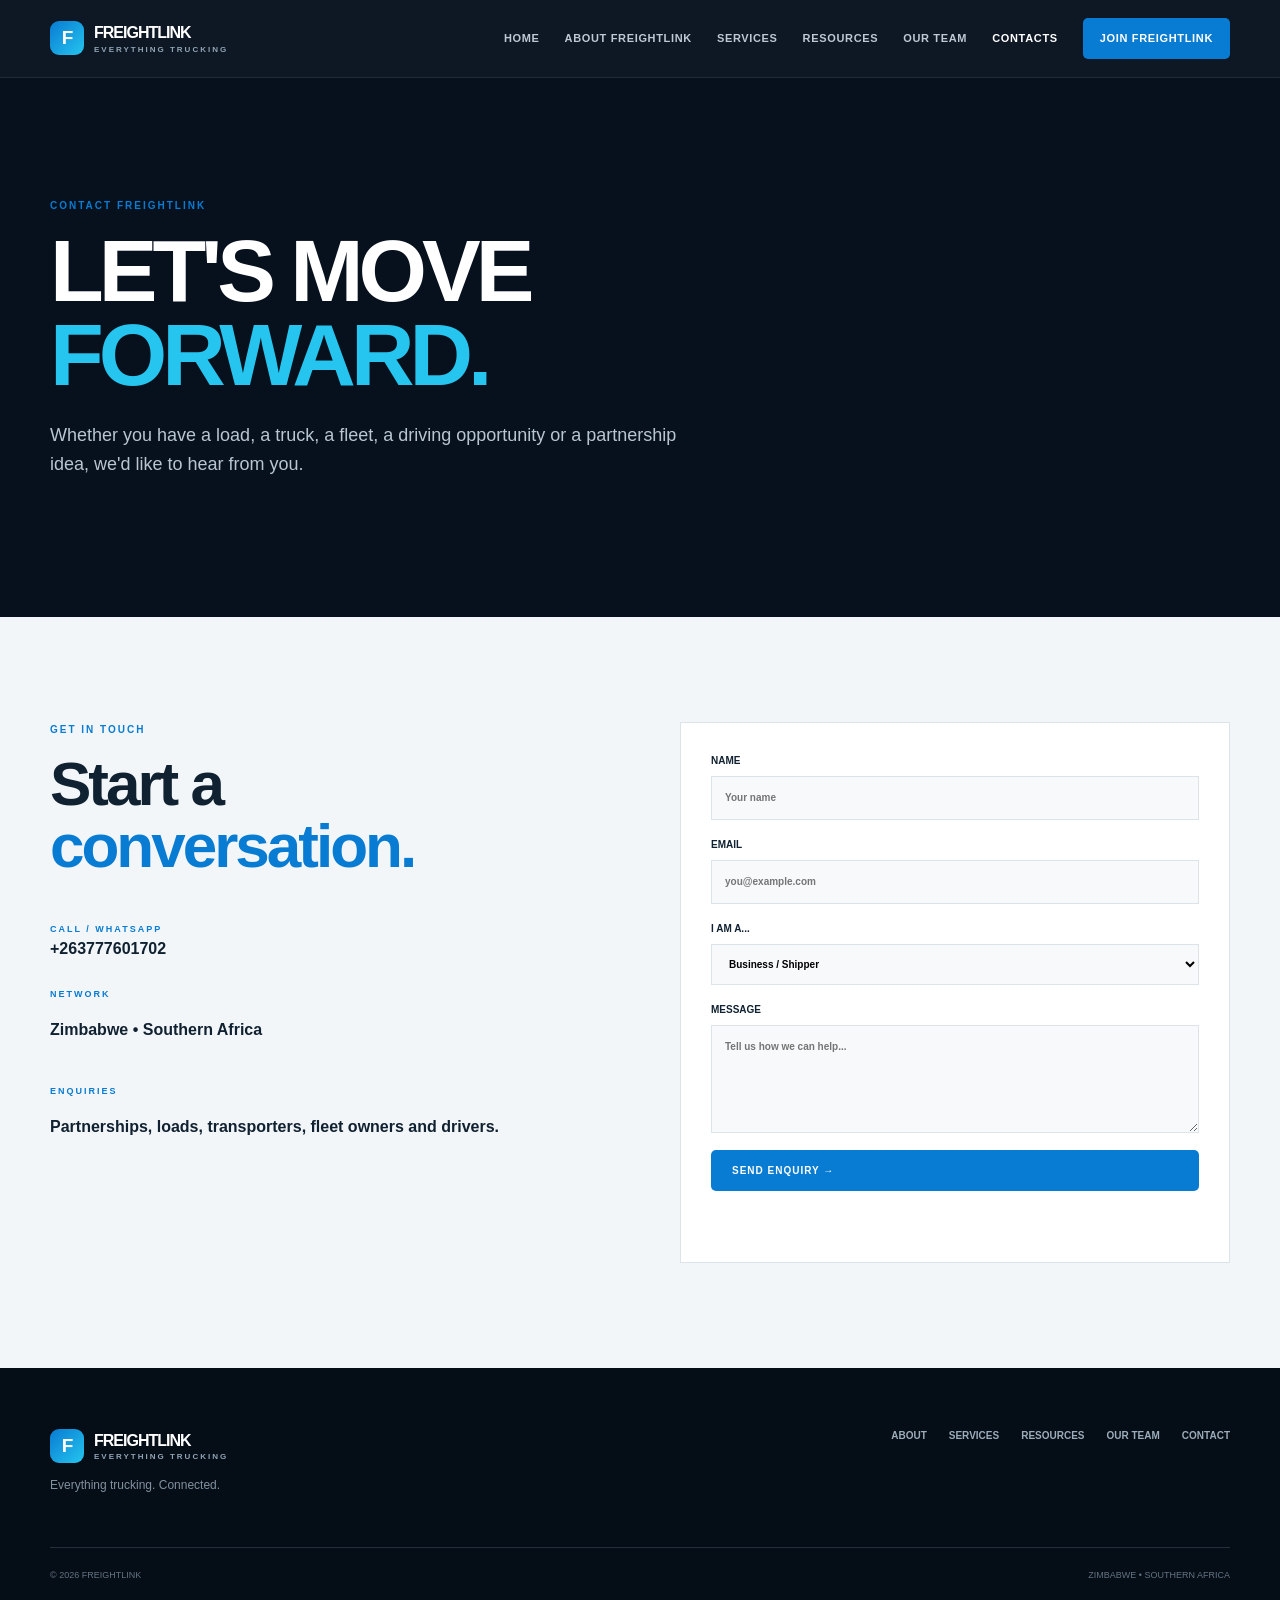
==== commit e7e2c9d6: "Fix HTML structure and improve contact form" ====
--- a/contact.html
+++ b/contact.html
@@ -1 +1 @@
-<!doctype html><html lang="en"><head><meta charset="utf-8"><meta name="viewport" content="width=device-width,initial-scale=1"><meta name="description" content="FreightLink — Everything Trucking. Connected."><title>FreightLink | CONTACT FREIGHTLINK</title><link rel="stylesheet" href="style.css"></head><body><header><a class="logo" href="index.html"><span class="logo-mark">F</span><span>FREIGHTLINK<small>EVERYTHING TRUCKING</small></span></a><button class="menu">☰</button><nav><a href="index.html">Home</a><a href="about.html">About FreightLink</a><a href="services.html">Services</a><a href="resources.html">Resources</a><a href="team.html">Our Team</a><a class="active" href="contact.html">Contacts</a><a class="join" href="contact.html">Join FreightLink</a></nav></header><section class="page-hero"><div class="wrap"><span class="eyebrow">CONTACT FREIGHTLINK</span><h1>LET'S MOVE<br><span>FORWARD.</span></h1><p>Whether you have a load, a truck, a fleet, a driving opportunity or a partnership idea, we'd like to hear from you.</p></div></section><section><div class="wrap contact"><div><span class="eyebrow">GET IN TOUCH</span><h2>Start a<br><em>conversation.</em></h2><div class="details"><div><small>CALL / WHATSAPP</small><a href="tel:+447471414930"></a>+447471414930/<a href="tel:+263777601702">+263777601702</a></div><div><small>NETWORK</small><p>Zimbabwe • Southern Africa</p></div><div><small>ENQUIRIES</small><p>Partnerships, loads, transporters, fleet owners and drivers.</p></div></div></div><form class="form" onsubmit="return demoForm(event)"><label>Name<input required placeholder="Your name"></label><label>Email<input required type="email" placeholder="you@example.com"></label><label>I am a...<select><option>Business / Shipper</option><option>Transporter / Fleet Owner</option><option>Driver</option><option>Logistics Professional</option><option>Potential Partner</option></select></label><label>Message<textarea required rows="5" placeholder="Tell us how we can help..."></textarea></label><button class="btn primary">Send Enquiry →</button><p class="success"></p></form></div></section><footer><div class="wrap foot-top"><div><a class="logo" href="index.html"><span class="logo-mark">F</span><span>FREIGHTLINK<small>EVERYTHING TRUCKING</small></span></a><p style="color:#8191a0;font-size:12px">Everything trucking. Connected.</p></div><div class="foot-links"><a href="about.html">About</a><a href="services.html">Services</a><a href="resources.html">Resources</a><a href="team.html">Our Team</a><a href="contact.html">Contact</a></div></div><div class="wrap foot-bottom"><span>© 2026 FreightLink</span><span>Zimbabwe • Southern Africa</span></div></footer><script src="main.js"></script></body></html>
+<!doctype html><html lang="en"><head><meta charset="utf-8"><meta name="viewport" content="width=device-width,initial-scale=1"><meta name="description" content="FreightLink — Everything Trucking. Connected."><title>FreightLink | CONTACT FREIGHTLINK</title><link rel="stylesheet" href="style.css"></head><body><header><a class="logo" href="index.html"><span class="logo-mark">F</span><span>FREIGHTLINK<small>EVERYTHING TRUCKING</small></span></a><button class="menu">☰</button><nav><a href="index.html">Home</a><a href="about.html">About FreightLink</a><a href="services.html">Services</a><a href="resources.html">Resources</a><a href="team.html">Our Team</a><a class="active" href="contact.html">Contacts</a><a class="join" href="contact.html">Join FreightLink</a></nav></header><section class="page-hero"><div class="wrap"><span class="eyebrow">CONTACT FREIGHTLINK</span><h1>LET'S MOVE<br><span>FORWARD.</span></h1><p>Whether you have a load, a truck, a fleet, a driving opportunity or a partnership idea, we'd like to hear from you.</p></div></section><section><div class="wrap contact"><div><span class="eyebrow">GET IN TOUCH</span><h2>Start a<br><em>conversation.</em></h2><div class="details"><div><small>CALL / WHATSAPP</small><a href="tel:+447471414930</a>+447471414930/<a href="tel:+263777601702">+263777601702</a></div><div><small>NETWORK</small><p>Zimbabwe • Southern Africa</p></div><div><small>ENQUIRIES</small><p>Partnerships, loads, transporters, fleet owners and drivers.</p></div></div></div><form class="form" onsubmit="return demoForm(event)"><label>Name<input required placeholder="Your name"></label><label>Email<input required type="email" placeholder="you@example.com"></label><label>I am a...<select><option>Business / Shipper</option><option>Transporter / Fleet Owner</option><option>Driver</option><option>Logistics Professional</option><option>Potential Partner</option></select></label><label>Message<textarea required rows="5" placeholder="Tell us how we can help..."></textarea></label><button class="btn primary">Send Enquiry →</button><p class="success"></p></form></div></section><footer><div class="wrap foot-top"><div><a class="logo" href="index.html"><span class="logo-mark">F</span><span>FREIGHTLINK<small>EVERYTHING TRUCKING</small></span></a><p style="color:#8191a0;font-size:12px">Everything trucking. Connected.</p></div><div class="foot-links"><a href="about.html">About</a><a href="services.html">Services</a><a href="resources.html">Resources</a><a href="team.html">Our Team</a><a href="contact.html">Contact</a></div></div><div class="wrap foot-bottom"><span>© 2026 FreightLink</span><span>Zimbabwe • Southern Africa</span></div></footer><script src="main.js"></script></body></html>
